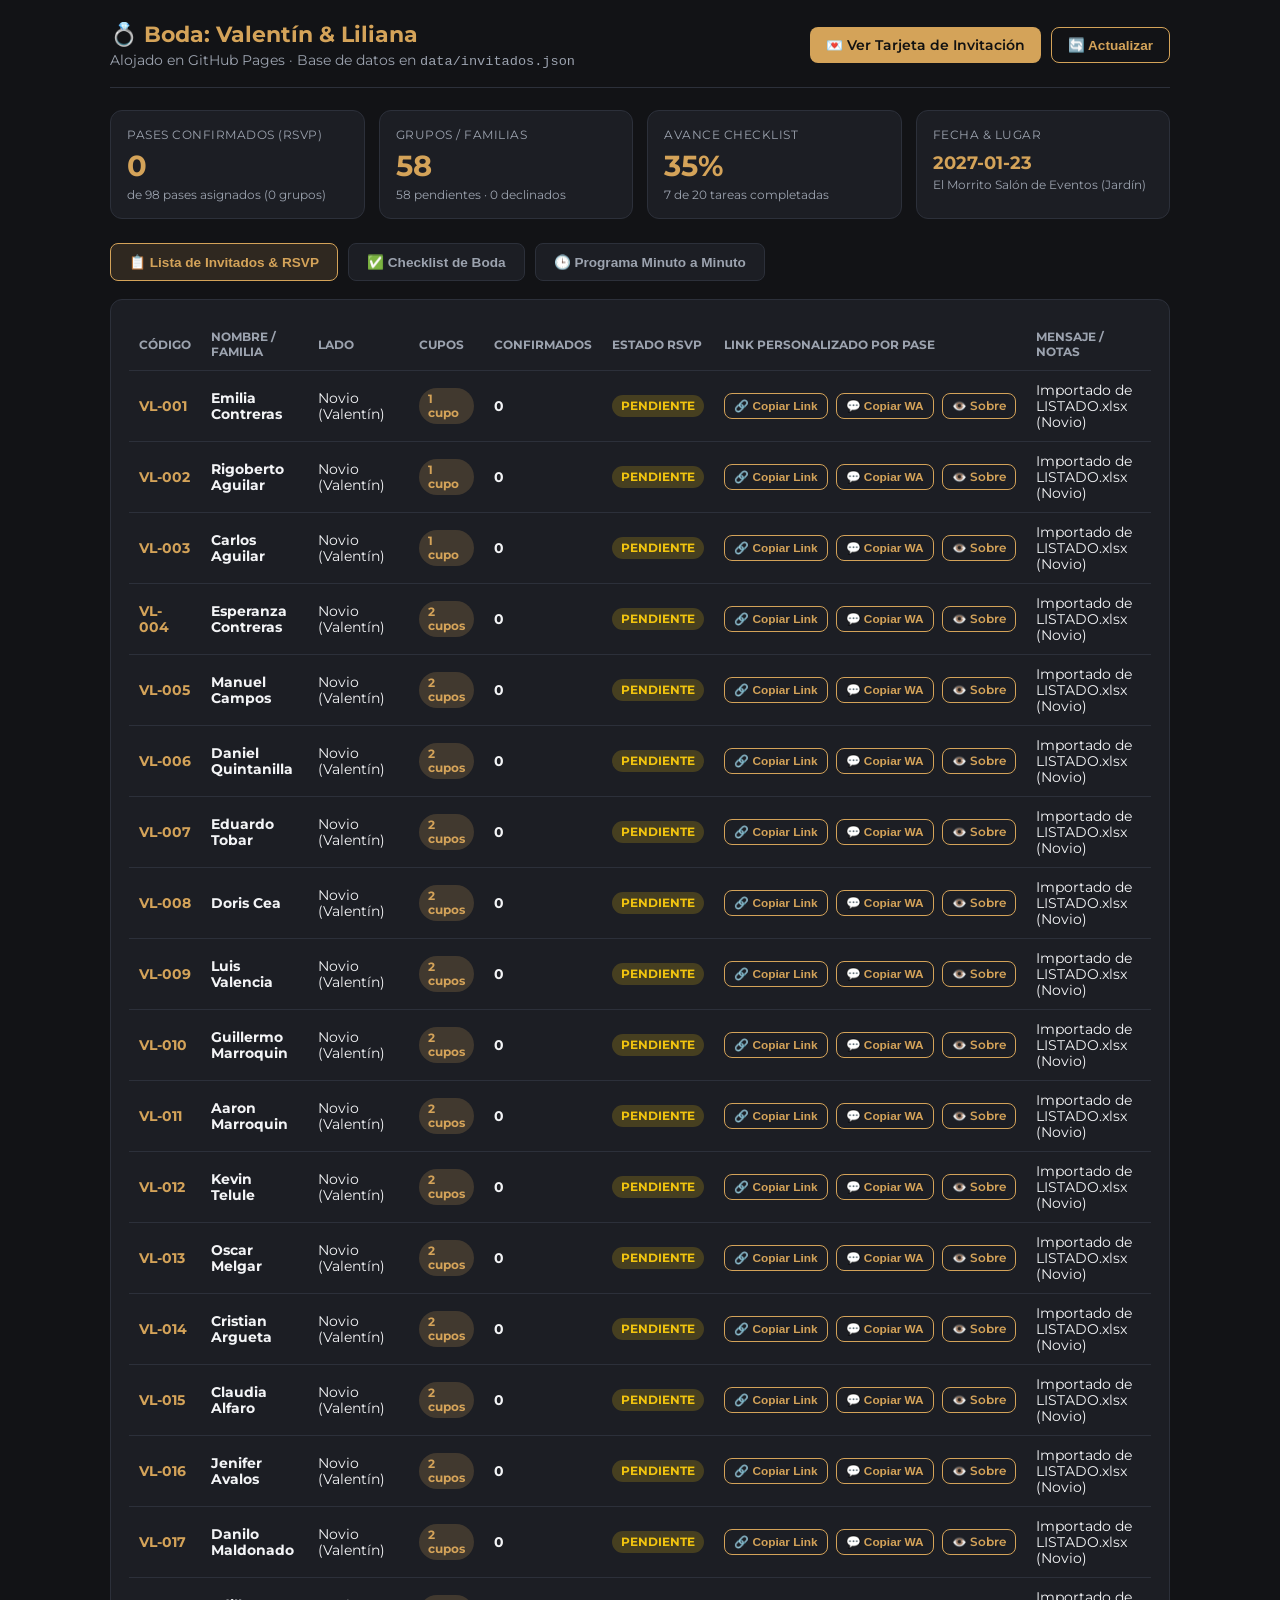
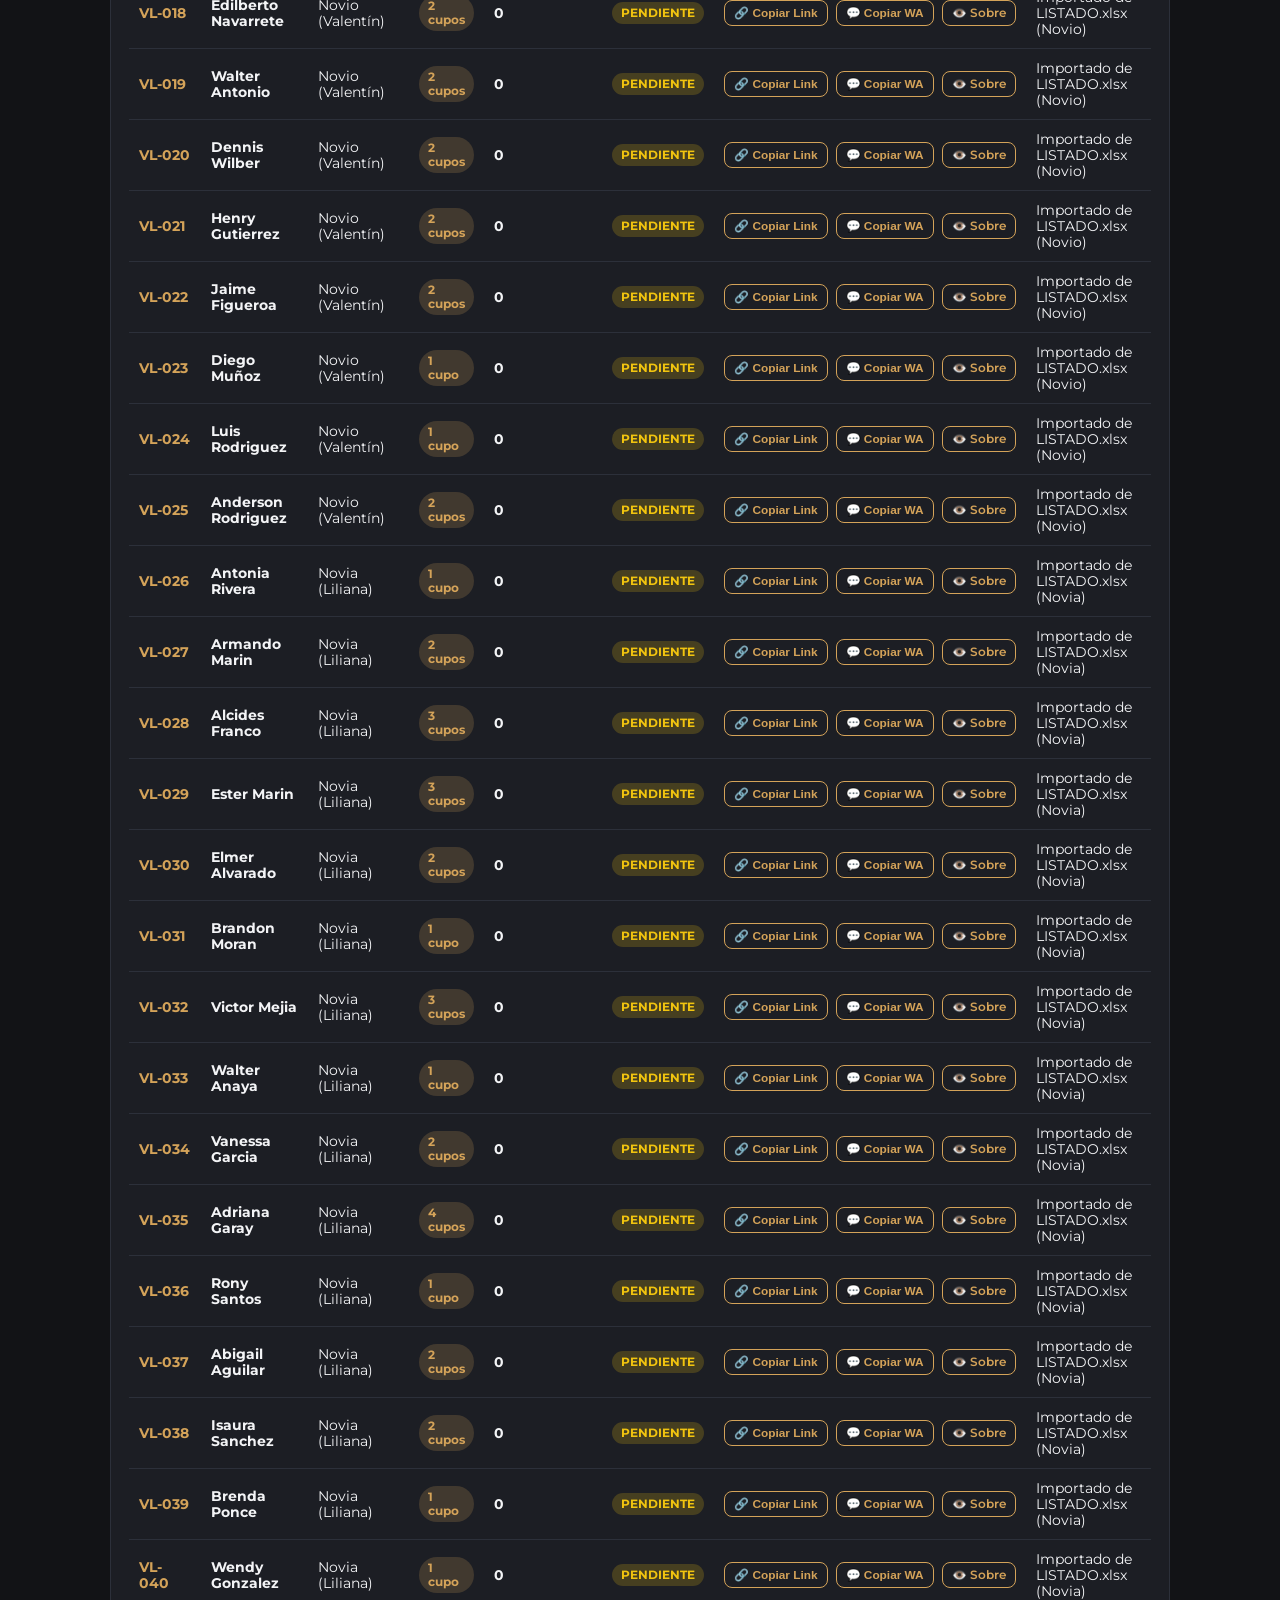
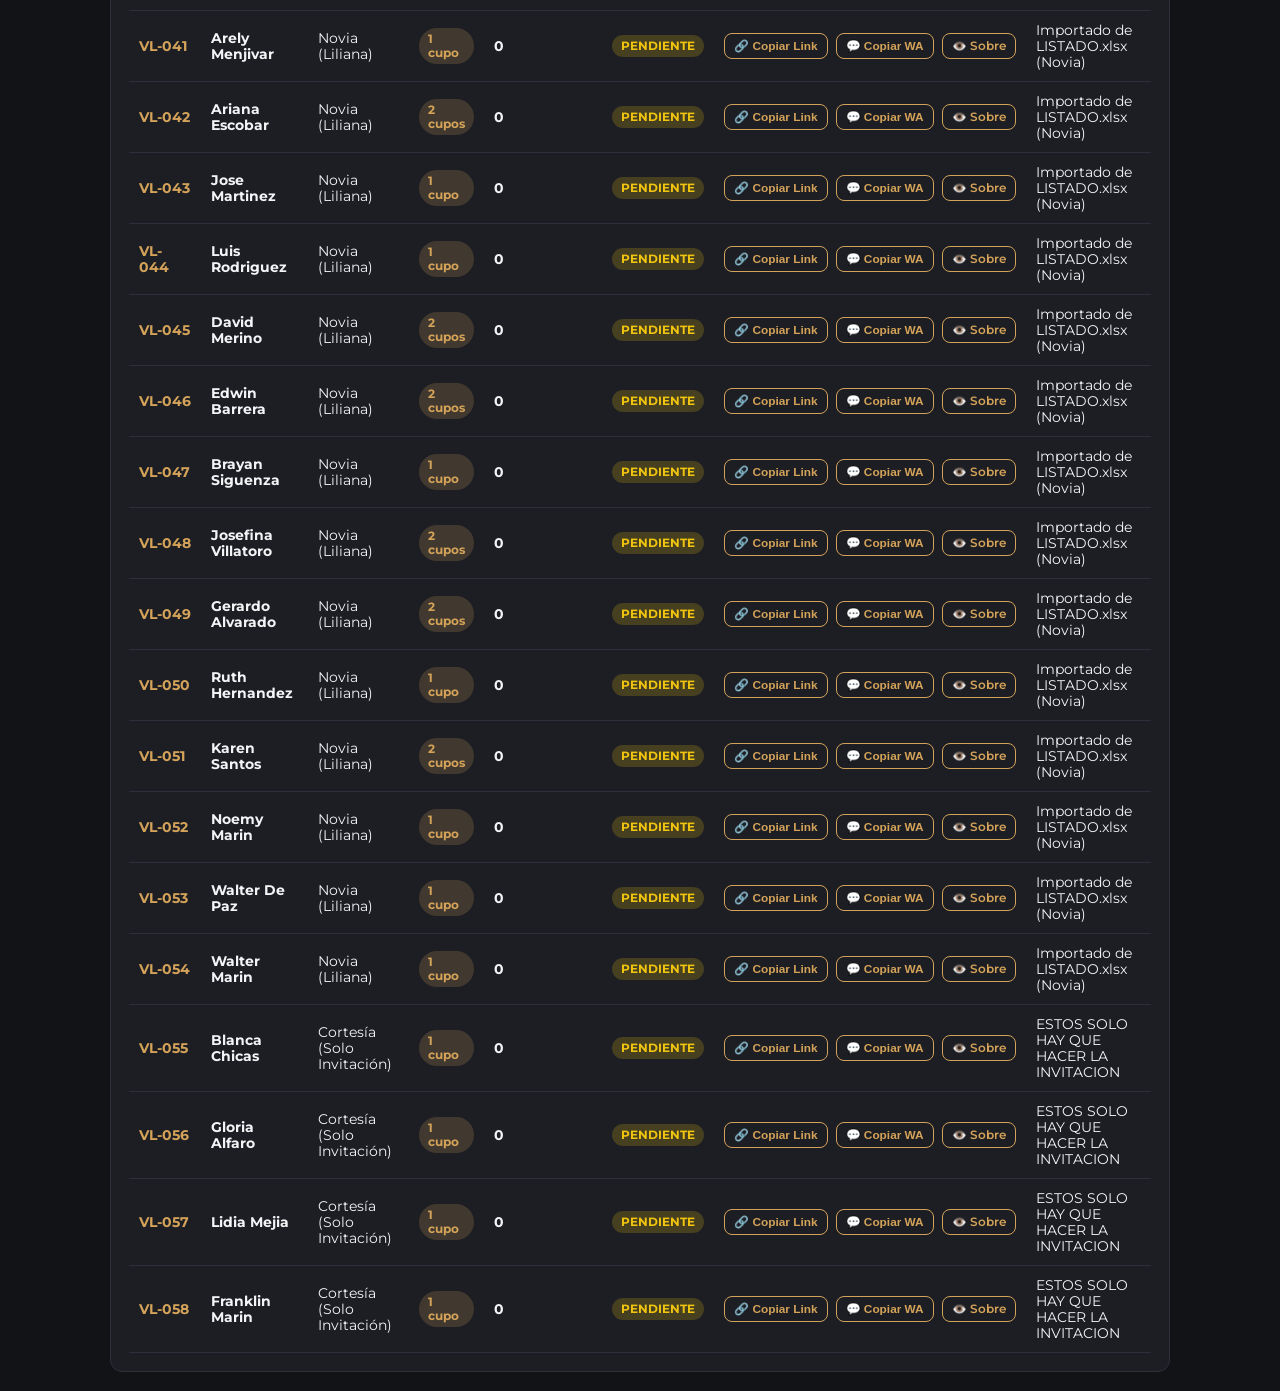
==== panel.html @ 4618f2de "Sincronizacion inicial desde agente Wedding Planner (shadow-svc)" ====
<!DOCTYPE html>
<html lang="es">
<head>
  <meta charset="UTF-8">
  <title>Wedding Planner & RSVP — Panel de Control</title>
  <meta name="viewport" content="width=device-width, initial-scale=1.0">
  <link href="https://fonts.googleapis.com/css2?family=Montserrat:wght@400;500;600;700&display=swap" rel="stylesheet">
  <style>
    :root {
      --bg: #121316;
      --card: #1c1e24;
      --border: #2c303a;
      --accent: #d4a359;
      --accent-soft: rgba(212, 163, 89, 0.15);
      --green: #2ecc71;
      --yellow: #f1c40f;
      --red: #e74c3c;
      --text: #f3f4f6;
      --muted: #9ca3af;
    }
    * { box-sizing: border-box; margin: 0; padding: 0; }
    body {
      font-family: 'Montserrat', sans-serif;
      background: var(--bg);
      color: var(--text);
      padding: 20px;
      max-width: 1100px;
      margin: 0 auto;
    }
    header {
      display: flex;
      flex-wrap: wrap;
      justify-content: space-between;
      align-items: center;
      gap: 15px;
      padding-bottom: 18px;
      border-bottom: 1px solid var(--border);
      margin-bottom: 22px;
    }
    h1 { font-size: 1.4rem; color: var(--accent); }
    .sub { font-size: 0.85rem; color: var(--muted); margin-top: 4px; }
    .btn {
      background: var(--accent);
      color: #111;
      font-weight: 600;
      padding: 9px 16px;
      border-radius: 8px;
      text-decoration: none;
      border: none;
      cursor: pointer;
      font-size: 0.85rem;
      display: inline-flex;
      align-items: center;
      gap: 6px;
    }
    .btn-outline {
      background: transparent;
      color: var(--accent);
      border: 1px solid var(--accent);
    }
    .kpis {
      display: grid;
      grid-template-columns: repeat(auto-fit, minmax(200px, 1fr));
      gap: 14px;
      margin-bottom: 24px;
    }
    .kpi {
      background: var(--card);
      border: 1px solid var(--border);
      border-radius: 12px;
      padding: 16px;
    }
    .kpi .label { font-size: 0.78rem; color: var(--muted); text-transform: uppercase; letter-spacing: 0.5px; }
    .kpi .val { font-size: 1.8rem; font-weight: 700; margin-top: 6px; color: var(--accent); }
    .kpi .meta { font-size: 0.78rem; color: var(--muted); margin-top: 4px; }

    .tabs {
      display: flex;
      gap: 10px;
      margin-bottom: 18px;
      flex-wrap: wrap;
    }
    .tab {
      background: var(--card);
      color: var(--muted);
      border: 1px solid var(--border);
      padding: 10px 18px;
      border-radius: 8px;
      cursor: pointer;
      font-weight: 600;
      font-size: 0.85rem;
    }
    .tab.active {
      background: var(--accent-soft);
      color: var(--accent);
      border-color: var(--accent);
    }
    .section { display: none; background: var(--card); border: 1px solid var(--border); border-radius: 12px; padding: 18px; }
    .section.active { display: block; }
    table { width: 100%; border-collapse: collapse; font-size: 0.85rem; }
    th, td { text-align: left; padding: 11px 10px; border-bottom: 1px solid var(--border); }
    th { color: var(--muted); font-size: 0.75rem; text-transform: uppercase; }
    .badge {
      padding: 4px 9px;
      border-radius: 20px;
      font-size: 0.72rem;
      font-weight: 700;
      display: inline-block;
    }
    .b-CONFIRMADO, .b-COMPLETADO { background: rgba(46, 204, 113, 0.2); color: var(--green); }
    .b-PENDIENTE, .b-INVITADO, .b-EN_PROCESO { background: rgba(241, 196, 15, 0.2); color: var(--yellow); }
    .b-DECLINADO { background: rgba(231, 76, 60, 0.2); color: var(--red); }
  </style>
</head>
<body>
  <header>
    <div>
      <h1 id="title-novios">💍 Wedding Planner — Panel de Control</h1>
      <div class="sub" id="subtitle-info">Alojado en GitHub Pages · Base de datos en <code>data/invitados.json</code></div>
    </div>
    <div style="display:flex; gap:10px;">
      <a href="./" target="_blank" class="btn">💌 Ver Tarjeta de Invitación</a>
      <button class="btn btn-outline" onclick="loadData()">🔄 Actualizar</button>
    </div>
  </header>

  <div class="kpis">
    <div class="kpi">
      <div class="label">Pases Confirmados (RSVP)</div>
      <div class="val" id="kpi-confirmados">0</div>
      <div class="meta" id="kpi-confirmados-meta">de 0 pases asignados</div>
    </div>
    <div class="kpi">
      <div class="label">Grupos / Familias</div>
      <div class="val" id="kpi-grupos">0</div>
      <div class="meta" id="kpi-grupos-meta">0 pendientes · 0 declinados</div>
    </div>
    <div class="kpi">
      <div class="label">Avance Checklist</div>
      <div class="val" id="kpi-chk">0%</div>
      <div class="meta" id="kpi-chk-meta">0 de 0 tareas listas</div>
    </div>
    <div class="kpi">
      <div class="label">Fecha & Lugar</div>
      <div class="val" style="font-size:1.1rem; margin-top:10px;" id="kpi-fecha">Por confirmar</div>
      <div class="meta" id="kpi-lugar">Por confirmar</div>
    </div>
  </div>

  <div class="tabs">
    <button class="tab active" onclick="openTab('invitados', this)">📋 Lista de Invitados & RSVP</button>
    <button class="tab" onclick="openTab('checklist', this)">✅ Checklist de Boda</button>
    <button class="tab" onclick="openTab('programa', this)">🕒 Programa Minuto a Minuto</button>
  </div>

  <div id="tab-invitados" class="section active">
    <div style="overflow-x:auto;">
      <table>
        <thead>
          <tr>
            <th>Código</th>
            <th>Nombre / Familia</th>
            <th>Lado</th>
            <th>Cupos</th>
            <th>Confirmados</th>
            <th>Estado RSVP</th>
            <th>Link Personalizado por Pase</th>
            <th>Mensaje / Notas</th>
          </tr>
        </thead>
        <tbody id="tbody-invitados"></tbody>
      </table>
    </div>
  </div>

  <div id="tab-checklist" class="section">
    <div style="overflow-x:auto;">
      <table>
        <thead>
          <tr>
            <th>ID</th>
            <th>Fase</th>
            <th>Tarea</th>
            <th>Prioridad</th>
            <th>Estado</th>
            <th>Notas</th>
          </tr>
        </thead>
        <tbody id="tbody-checklist"></tbody>
      </table>
    </div>
  </div>

  <div id="tab-programa" class="section">
    <div style="overflow-x:auto;">
      <table>
        <thead>
          <tr>
            <th>ID</th>
            <th>Hora</th>
            <th>Actividad</th>
            <th>Responsable</th>
            <th>Notas</th>
          </tr>
        </thead>
        <tbody id="tbody-programa"></tbody>
      </table>
    </div>
  </div>

  <script>
    function openTab(name, btn) {
      document.querySelectorAll('.section').forEach(s => s.classList.remove('active'));
      document.querySelectorAll('.tab').forEach(t => t.classList.remove('active'));
      document.getElementById('tab-' + name).classList.add('active');
      btn.classList.add('active');
    }

    async function loadData() {
      try {
        const [cfgRes, chkRes, prgRes, invRes] = await Promise.all([
          fetch('data/boda_config.json?t=' + Date.now()).then(r => r.json()),
          fetch('data/checklist.json?t=' + Date.now()).then(r => r.json()),
          fetch('data/programa_evento.json?t=' + Date.now()).then(r => r.json()),
          fetch('data/invitados.json?t=' + Date.now()).then(r => r.json())
        ]);

        document.getElementById('title-novios').textContent = `💍 Boda: ${cfgRes.novio || 'Valentín'} & ${cfgRes.novia || 'Por confirmar'}`;
        document.getElementById('kpi-fecha').textContent = cfgRes.fecha_boda || 'Por confirmar';
        document.getElementById('kpi-lugar').textContent = cfgRes.lugar_nombre || 'Por confirmar';

        const invitados = invRes.invitados || [];
        let asig = 0, conf = 0, gConf = 0, gPend = 0, gDecl = 0;
        invitados.forEach(g => {
          asig += Number(g.pases_asignados || 1);
          if (g.estado === 'CONFIRMADO') {
            gConf++;
            conf += Number(g.pases_confirmados || g.pases_asignados || 1);
          } else if (g.estado === 'DECLINADO') {
            gDecl++;
          } else {
            gPend++;
          }
        });

        document.getElementById('kpi-confirmados').textContent = conf;
        document.getElementById('kpi-confirmados-meta').textContent = `de ${asig} pases asignados (${gConf} grupos)`;
        document.getElementById('kpi-grupos').textContent = invitados.length;
        document.getElementById('kpi-grupos-meta').textContent = `${gPend} pendientes · ${gDecl} declinados`;

        const chkDone = chkRes.filter(c => c.estado === 'COMPLETADO').length;
        const pct = chkRes.length ? Math.round((chkDone / chkRes.length) * 100) : 0;
        document.getElementById('kpi-chk').textContent = pct + '%';
        document.getElementById('kpi-chk-meta').textContent = `${chkDone} de ${chkRes.length} tareas completadas`;

        const tbInv = document.getElementById('tbody-invitados');
        tbInv.innerHTML = invitados.length === 0
          ? '<tr><td colspan="8" style="text-align:center;color:#9ca3af;padding:24px;">Aún no hay invitados cargados. Valentín puede enviarlos por WhatsApp a Shadow.</td></tr>'
          : invitados.map(g => {
              const code = g.codigo || g.id;
              const cupos = g.pases_asignados || 1;
              const ghLink = `https://valentinaguilar387-cmyk.github.io/wedding/?pase=${code}`;
              const safeName = (g.nombre || '').replace(/'/g, "\\'");
              return `
                <tr>
                  <td><strong style="color:var(--accent);">${code}</strong></td>
                  <td><strong>${g.nombre}</strong></td>
                  <td>${g.lado || '-'}</td>
                  <td><span class="badge" style="background:rgba(212,163,89,0.2);color:var(--accent);">${cupos} ${cupos === 1 ? 'cupo' : 'cupos'}</span></td>
                  <td><strong>${g.pases_confirmados || 0}</strong></td>
                  <td><span class="badge b-${g.estado}">${g.estado}</span></td>
                  <td style="white-space:nowrap;">
                    <button class="btn btn-outline" style="padding:5px 9px;font-size:0.74rem;" onclick="copyLink('${ghLink}', this)">🔗 Copiar Link</button>
                    <button class="btn btn-outline" style="padding:5px 9px;font-size:0.74rem;margin-left:4px;" onclick="copyWaMsg('${safeName}', ${cupos}, '${ghLink}', this)">💬 Copiar WA</button>
                    <a href="./?pase=${code}" target="_blank" class="btn btn-outline" style="padding:5px 9px;font-size:0.74rem;margin-left:4px;">👁️ Sobre</a>
                  </td>
                  <td>${g.mensaje || g.notas || ''}</td>
                </tr>
              `;
            }).join('');

        document.getElementById('tbody-checklist').innerHTML = chkRes.map(c => `
          <tr>
            <td><strong>${c.id}</strong></td>
            <td>${c.fase}</td>
            <td>${c.tarea}</td>
            <td>${c.prioridad || 'MEDIA'}</td>
            <td><span class="badge b-${c.estado}">${c.estado}</span></td>
            <td>${c.notas || ''}</td>
          </tr>
        `).join('');

        document.getElementById('tbody-programa').innerHTML = prgRes.map(p => `
          <tr>
            <td><strong>${p.id}</strong></td>
            <td><strong>${p.hora}</strong></td>
            <td>${p.actividad}</td>
            <td>${p.responsable || ''}</td>
            <td>${p.notas || ''}</td>
          </tr>
        `).join('');
      } catch (e) {
        console.error(e);
      }
    }
    function copyLink(url, btn) {
      navigator.clipboard.writeText(url).then(() => {
        const old = btn.textContent;
        btn.textContent = '✅ ¡Copiado!';
        setTimeout(() => btn.textContent = old, 1800);
      });
    }

    function copyWaMsg(nombre, cupos, url, btn) {
      const msg = `¡Hola *${nombre}*! 💍✨\n\nCon mucha alegría queremos compartirte nuestra invitación de boda (*Liliana & Valentín* — Sábado 23 de Enero de 2027).\n\n🎟️ *Pase reservado por:* ${cupos} ${cupos === 1 ? 'cupo' : 'cupos'}\n💌 *Abre tu invitación personalizada aquí:*\n${url}\n\nPor favor confirma tu asistencia dentro de la invitación antes del 25 de Diciembre de 2026. ¡Esperamos celebrar contigo!`;
      navigator.clipboard.writeText(msg).then(() => {
        const old = btn.textContent;
        btn.textContent = '✅ ¡Mensaje Copiado!';
        setTimeout(() => btn.textContent = old, 1800);
      });
    }

    loadData();
  </script>
</body>
</html>
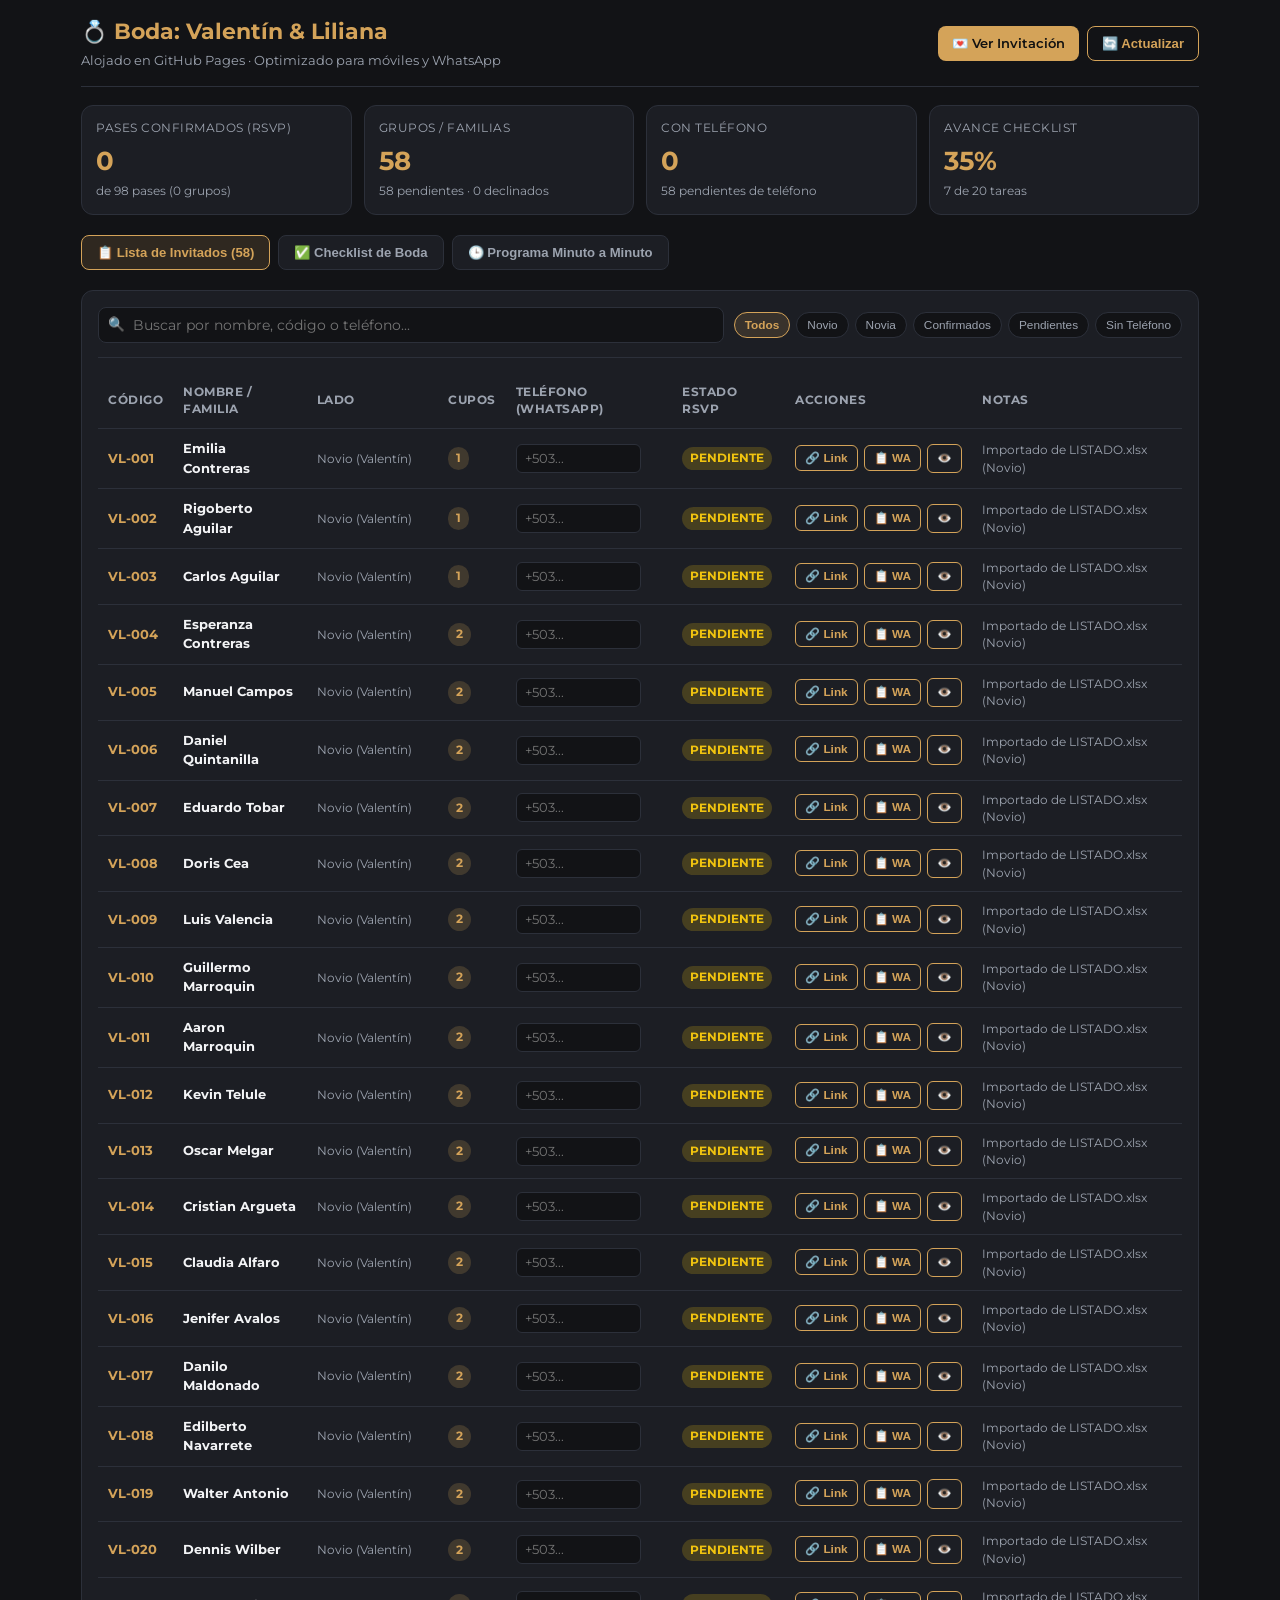
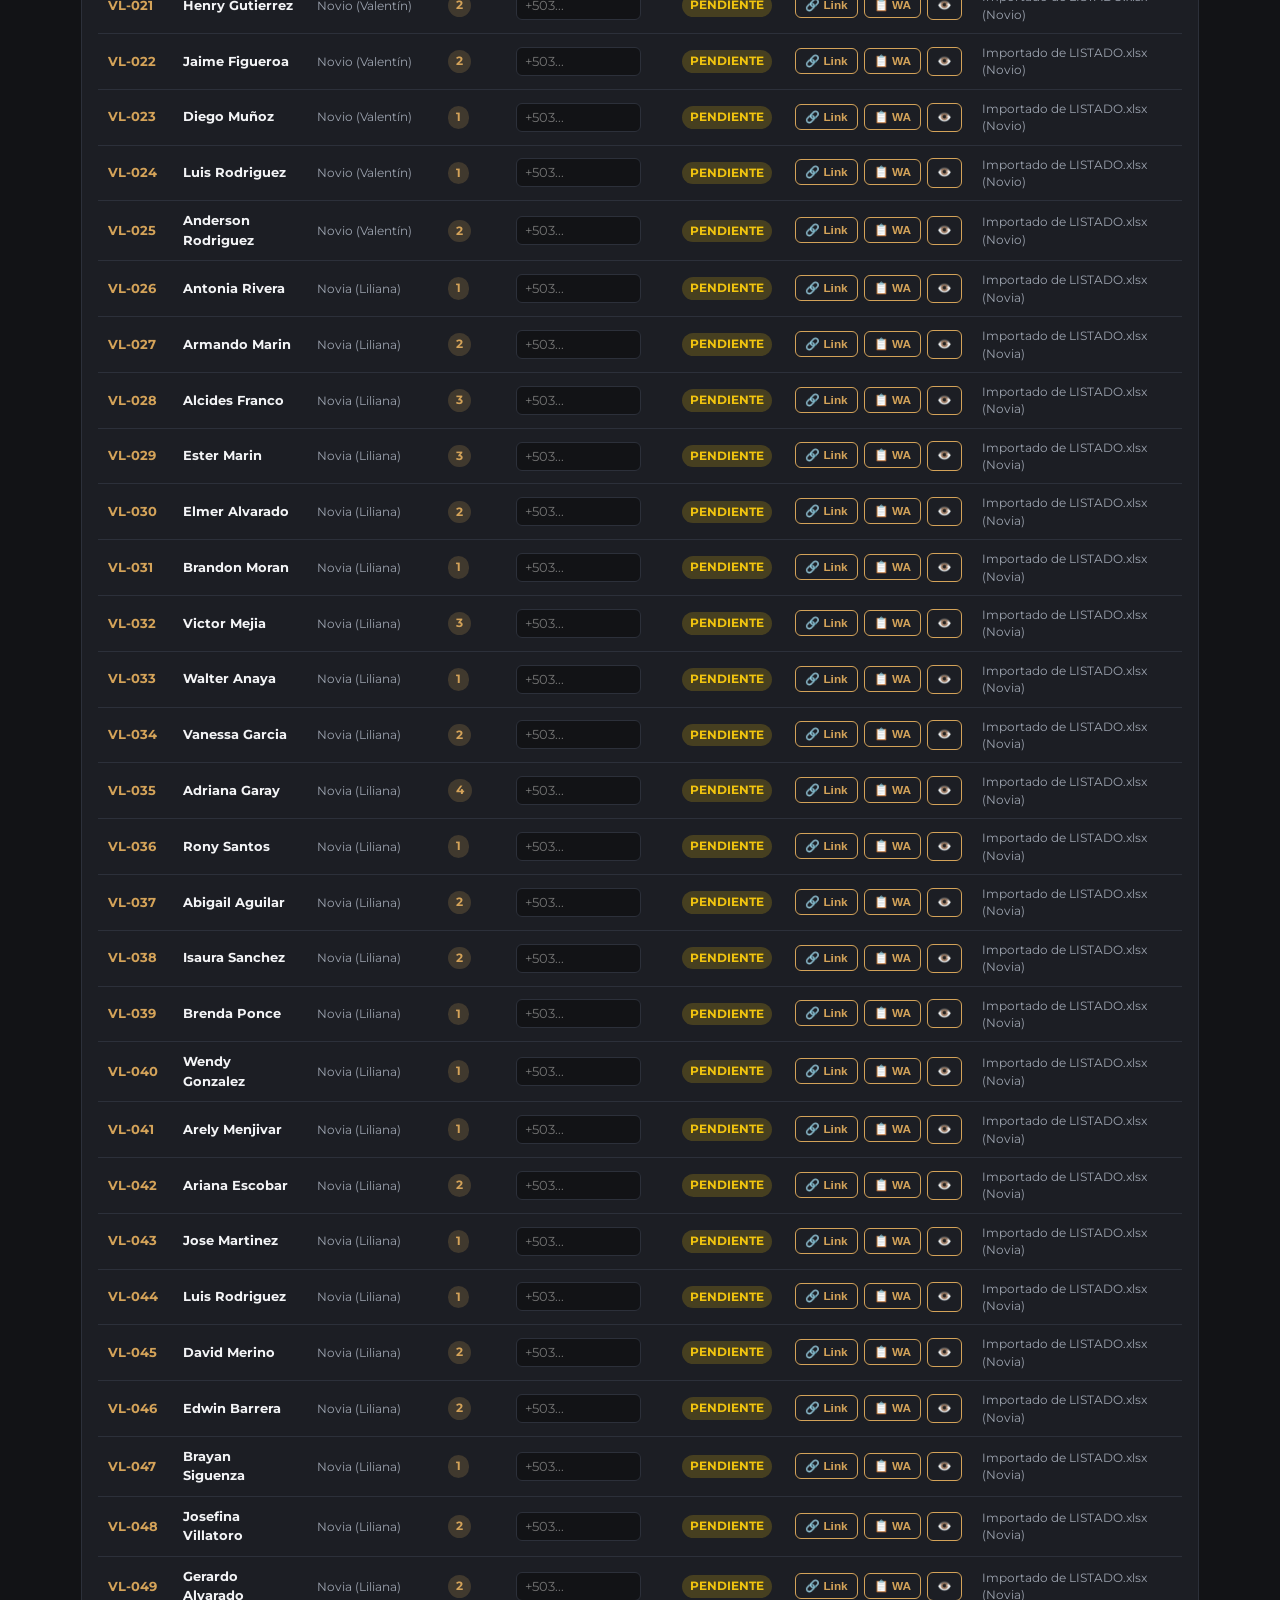
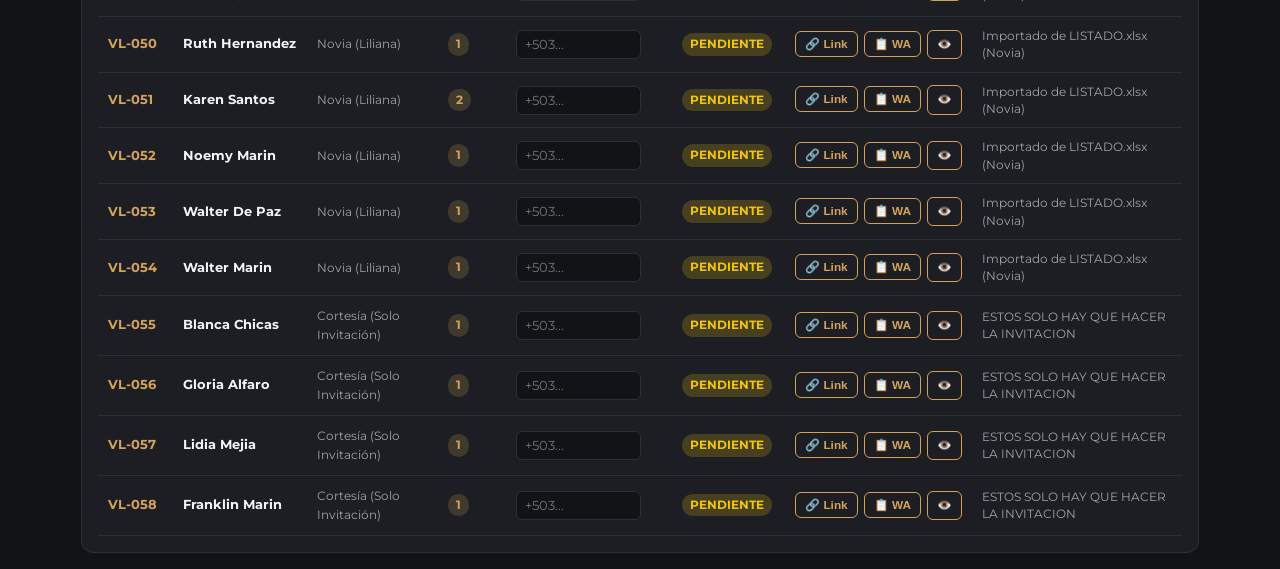
==== commit 8e1e8f74: "Publicacion de cambios en GitHub Pages" ====
--- a/panel.html
+++ b/panel.html
@@ -3,16 +3,18 @@
 <head>
   <meta charset="UTF-8">
   <title>Wedding Planner & RSVP — Panel de Control</title>
-  <meta name="viewport" content="width=device-width, initial-scale=1.0">
+  <meta name="viewport" content="width=device-width, initial-scale=1.0, maximum-scale=1.0, user-scalable=no">
   <link href="https://fonts.googleapis.com/css2?family=Montserrat:wght@400;500;600;700&display=swap" rel="stylesheet">
   <style>
     :root {
       --bg: #121316;
       --card: #1c1e24;
+      --card-hover: #232730;
       --border: #2c303a;
       --accent: #d4a359;
       --accent-soft: rgba(212, 163, 89, 0.15);
       --green: #2ecc71;
+      --green-soft: rgba(46, 204, 113, 0.18);
       --yellow: #f1c40f;
       --red: #e74c3c;
       --text: #f3f4f6;
@@ -23,103 +25,271 @@
       font-family: 'Montserrat', sans-serif;
       background: var(--bg);
       color: var(--text);
-      padding: 20px;
-      max-width: 1100px;
+      padding: 16px;
+      max-width: 1150px;
       margin: 0 auto;
+      line-height: 1.45;
     }
     header {
       display: flex;
       flex-wrap: wrap;
       justify-content: space-between;
       align-items: center;
-      gap: 15px;
-      padding-bottom: 18px;
+      gap: 14px;
+      padding-bottom: 16px;
       border-bottom: 1px solid var(--border);
-      margin-bottom: 22px;
-    }
-    h1 { font-size: 1.4rem; color: var(--accent); }
-    .sub { font-size: 0.85rem; color: var(--muted); margin-top: 4px; }
+      margin-bottom: 18px;
+    }
+    h1 { font-size: 1.35rem; color: var(--accent); }
+    .sub { font-size: 0.82rem; color: var(--muted); margin-top: 4px; }
     .btn {
       background: var(--accent);
       color: #111;
       font-weight: 600;
-      padding: 9px 16px;
+      padding: 8px 14px;
       border-radius: 8px;
       text-decoration: none;
       border: none;
       cursor: pointer;
-      font-size: 0.85rem;
+      font-size: 0.82rem;
       display: inline-flex;
       align-items: center;
+      justify-content: center;
       gap: 6px;
-    }
+      transition: all 0.2s ease;
+    }
+    .btn:active { transform: scale(0.97); }
     .btn-outline {
       background: transparent;
       color: var(--accent);
       border: 1px solid var(--accent);
     }
+    .btn-green {
+      background: var(--green);
+      color: #0b1a0e;
+      font-weight: 700;
+    }
+    .btn-sm {
+      padding: 5px 9px;
+      font-size: 0.74rem;
+      border-radius: 6px;
+    }
     .kpis {
       display: grid;
-      grid-template-columns: repeat(auto-fit, minmax(200px, 1fr));
-      gap: 14px;
-      margin-bottom: 24px;
+      grid-template-columns: repeat(auto-fit, minmax(160px, 1fr));
+      gap: 12px;
+      margin-bottom: 20px;
     }
     .kpi {
       background: var(--card);
       border: 1px solid var(--border);
       border-radius: 12px;
-      padding: 16px;
-    }
-    .kpi .label { font-size: 0.78rem; color: var(--muted); text-transform: uppercase; letter-spacing: 0.5px; }
-    .kpi .val { font-size: 1.8rem; font-weight: 700; margin-top: 6px; color: var(--accent); }
-    .kpi .meta { font-size: 0.78rem; color: var(--muted); margin-top: 4px; }
+      padding: 14px;
+    }
+    .kpi .label { font-size: 0.74rem; color: var(--muted); text-transform: uppercase; letter-spacing: 0.5px; }
+    .kpi .val { font-size: 1.6rem; font-weight: 700; margin-top: 4px; color: var(--accent); }
+    .kpi .meta { font-size: 0.74rem; color: var(--muted); margin-top: 4px; }
 
     .tabs {
       display: flex;
-      gap: 10px;
-      margin-bottom: 18px;
-      flex-wrap: wrap;
+      gap: 8px;
+      margin-bottom: 16px;
+      overflow-x: auto;
+      padding-bottom: 4px;
+      -webkit-overflow-scrolling: touch;
     }
     .tab {
       background: var(--card);
       color: var(--muted);
       border: 1px solid var(--border);
-      padding: 10px 18px;
+      padding: 9px 15px;
       border-radius: 8px;
       cursor: pointer;
       font-weight: 600;
-      font-size: 0.85rem;
+      font-size: 0.82rem;
+      white-space: nowrap;
+      flex-shrink: 0;
     }
     .tab.active {
       background: var(--accent-soft);
       color: var(--accent);
       border-color: var(--accent);
     }
-    .section { display: none; background: var(--card); border: 1px solid var(--border); border-radius: 12px; padding: 18px; }
+    .section { display: none; background: var(--card); border: 1px solid var(--border); border-radius: 12px; padding: 16px; }
     .section.active { display: block; }
-    table { width: 100%; border-collapse: collapse; font-size: 0.85rem; }
-    th, td { text-align: left; padding: 11px 10px; border-bottom: 1px solid var(--border); }
-    th { color: var(--muted); font-size: 0.75rem; text-transform: uppercase; }
+
+    /* Barra de filtros y búsqueda */
+    .controls-bar {
+      display: flex;
+      flex-wrap: wrap;
+      gap: 10px;
+      align-items: center;
+      justify-content: space-between;
+      margin-bottom: 16px;
+      padding-bottom: 14px;
+      border-bottom: 1px solid var(--border);
+    }
+    .search-box {
+      flex: 1 1 240px;
+      position: relative;
+    }
+    .search-input {
+      width: 100%;
+      background: #121316;
+      border: 1px solid var(--border);
+      color: var(--text);
+      padding: 9px 12px 9px 34px;
+      border-radius: 8px;
+      font-size: 0.85rem;
+      font-family: inherit;
+      outline: none;
+    }
+    .search-input:focus { border-color: var(--accent); }
+    .search-icon {
+      position: absolute;
+      left: 10px;
+      top: 50%;
+      transform: translateY(-50%);
+      font-size: 0.85rem;
+      color: var(--muted);
+    }
+    .filter-pills {
+      display: flex;
+      gap: 6px;
+      flex-wrap: wrap;
+    }
+    .filter-pill {
+      background: #121316;
+      border: 1px solid var(--border);
+      color: var(--muted);
+      padding: 5px 10px;
+      border-radius: 20px;
+      font-size: 0.74rem;
+      cursor: pointer;
+    }
+    .filter-pill.active {
+      background: var(--accent-soft);
+      border-color: var(--accent);
+      color: var(--accent);
+      font-weight: 600;
+    }
+
+    /* Guardar teléfonos y aviso */
+    .phone-sync-banner {
+      display: none;
+      background: rgba(212, 163, 89, 0.12);
+      border: 1px solid var(--accent);
+      border-radius: 10px;
+      padding: 10px 14px;
+      margin-bottom: 14px;
+      font-size: 0.82rem;
+      align-items: center;
+      justify-content: space-between;
+      gap: 10px;
+      flex-wrap: wrap;
+    }
+
+    /* Tabla clásica para escritorio */
+    .table-container { width: 100%; overflow-x: auto; }
+    table { width: 100%; border-collapse: collapse; font-size: 0.84rem; }
+    th, td { text-align: left; padding: 10px 10px; border-bottom: 1px solid var(--border); }
+    th { color: var(--muted); font-size: 0.74rem; text-transform: uppercase; letter-spacing: 0.5px; }
+
+    /* Input de teléfono */
+    .phone-input {
+      background: #121316;
+      border: 1px solid var(--border);
+      color: var(--text);
+      padding: 6px 8px;
+      border-radius: 6px;
+      font-size: 0.8rem;
+      width: 125px;
+      font-family: inherit;
+    }
+    .phone-input:focus { border-color: var(--accent); outline: none; }
+
     .badge {
-      padding: 4px 9px;
-      border-radius: 20px;
+      padding: 3px 8px;
+      border-radius: 16px;
       font-size: 0.72rem;
       font-weight: 700;
       display: inline-block;
+      white-space: nowrap;
     }
     .b-CONFIRMADO, .b-COMPLETADO { background: rgba(46, 204, 113, 0.2); color: var(--green); }
     .b-PENDIENTE, .b-INVITADO, .b-EN_PROCESO { background: rgba(241, 196, 15, 0.2); color: var(--yellow); }
     .b-DECLINADO { background: rgba(231, 76, 60, 0.2); color: var(--red); }
+
+    /* TARJETAS MÓVILES */
+    .mobile-cards { display: none; flex-direction: column; gap: 12px; }
+    .guest-card {
+      background: #17191f;
+      border: 1px solid var(--border);
+      border-radius: 10px;
+      padding: 13px;
+      display: flex;
+      flex-direction: column;
+      gap: 9px;
+      transition: border-color 0.2s;
+    }
+    .guest-card:hover { border-color: #3f4553; }
+    .card-top {
+      display: flex;
+      justify-content: space-between;
+      align-items: flex-start;
+      gap: 10px;
+    }
+    .card-name { font-size: 0.95rem; font-weight: 700; color: #fff; }
+    .card-meta { font-size: 0.75rem; color: var(--muted); margin-top: 2px; }
+    .card-badges { display: flex; gap: 5px; flex-wrap: wrap; }
+    .card-phone-row {
+      display: flex;
+      align-items: center;
+      gap: 8px;
+      background: #111216;
+      padding: 7px 10px;
+      border-radius: 8px;
+      border: 1px solid rgba(255,255,255,0.05);
+    }
+    .card-phone-row label { font-size: 0.75rem; color: var(--muted); flex-shrink: 0; }
+    .card-phone-input {
+      flex: 1;
+      background: transparent;
+      border: none;
+      color: #fff;
+      font-size: 0.85rem;
+      outline: none;
+      font-family: inherit;
+    }
+    .card-phone-input::placeholder { color: #555c68; }
+    .card-actions {
+      display: flex;
+      gap: 6px;
+      flex-wrap: wrap;
+      margin-top: 2px;
+    }
+    .card-actions .btn { flex: 1 1 auto; text-align: center; }
+
+    /* RESPONSIVE BREAKPOINT PARA CELULARES */
+    @media (max-width: 768px) {
+      body { padding: 12px; }
+      header { flex-direction: column; align-items: stretch; text-align: center; }
+      header div:last-child { justify-content: center; }
+      .kpis { grid-template-columns: 1fr 1fr; }
+      .table-container { display: none; }
+      .mobile-cards { display: flex; }
+      .section { padding: 12px; }
+    }
   </style>
 </head>
 <body>
   <header>
     <div>
       <h1 id="title-novios">💍 Wedding Planner — Panel de Control</h1>
-      <div class="sub" id="subtitle-info">Alojado en GitHub Pages · Base de datos en <code>data/invitados.json</code></div>
-    </div>
-    <div style="display:flex; gap:10px;">
-      <a href="./" target="_blank" class="btn">💌 Ver Tarjeta de Invitación</a>
+      <div class="sub" id="subtitle-info">Alojado en GitHub Pages · Optimizado para móviles y WhatsApp</div>
+    </div>
+    <div style="display:flex; gap:8px; flex-wrap:wrap;">
+      <a href="./" target="_blank" class="btn">💌 Ver Invitación</a>
       <button class="btn btn-outline" onclick="loadData()">🔄 Actualizar</button>
     </div>
   </header>
@@ -136,25 +306,57 @@
       <div class="meta" id="kpi-grupos-meta">0 pendientes · 0 declinados</div>
     </div>
     <div class="kpi">
+      <div class="label">Con Teléfono</div>
+      <div class="val" id="kpi-tel">0</div>
+      <div class="meta" id="kpi-tel-meta">0 por contactar</div>
+    </div>
+    <div class="kpi">
       <div class="label">Avance Checklist</div>
       <div class="val" id="kpi-chk">0%</div>
       <div class="meta" id="kpi-chk-meta">0 de 0 tareas listas</div>
     </div>
-    <div class="kpi">
-      <div class="label">Fecha & Lugar</div>
-      <div class="val" style="font-size:1.1rem; margin-top:10px;" id="kpi-fecha">Por confirmar</div>
-      <div class="meta" id="kpi-lugar">Por confirmar</div>
-    </div>
   </div>
 
   <div class="tabs">
-    <button class="tab active" onclick="openTab('invitados', this)">📋 Lista de Invitados & RSVP</button>
+    <button class="tab active" onclick="openTab('invitados', this)">📋 Lista de Invitados (<span id="tab-count-inv">0</span>)</button>
     <button class="tab" onclick="openTab('checklist', this)">✅ Checklist de Boda</button>
     <button class="tab" onclick="openTab('programa', this)">🕒 Programa Minuto a Minuto</button>
   </div>
 
+  <!-- TAB INVITADOS -->
   <div id="tab-invitados" class="section active">
-    <div style="overflow-x:auto;">
+    <!-- Barra de búsqueda y filtros -->
+    <div class="controls-bar">
+      <div class="search-box">
+        <span class="search-icon">🔍</span>
+        <input type="text" id="search-input" class="search-input" placeholder="Buscar por nombre, código o teléfono..." oninput="filterGuests()">
+      </div>
+      <div class="filter-pills">
+        <button class="filter-pill active" data-filter="TODOS" onclick="setFilter('TODOS', this)">Todos</button>
+        <button class="filter-pill" data-filter="NOVIO" onclick="setFilter('NOVIO', this)">Novio</button>
+        <button class="filter-pill" data-filter="NOVIA" onclick="setFilter('NOVIA', this)">Novia</button>
+        <button class="filter-pill" data-filter="CONFIRMADO" onclick="setFilter('CONFIRMADO', this)">Confirmados</button>
+        <button class="filter-pill" data-filter="PENDIENTE" onclick="setFilter('PENDIENTE', this)">Pendientes</button>
+        <button class="filter-pill" data-filter="SIN_TEL" onclick="setFilter('SIN_TEL', this)">Sin Teléfono</button>
+      </div>
+    </div>
+
+    <!-- Banner de sincronización de teléfonos editados -->
+    <div id="phone-sync-banner" class="phone-sync-banner">
+      <div>
+        <strong>📱 Teléfonos modificados:</strong> <span id="sync-count">0</span> números guardados localmente en este dispositivo.
+      </div>
+      <div style="display:flex; gap:6px;">
+        <button class="btn btn-sm btn-outline" onclick="copyUpdatedPhonesSummary(this)">📋 Copiar para el Agente</button>
+        <button class="btn btn-sm" onclick="exportUpdatedJson()">💾 Descargar JSON</button>
+      </div>
+    </div>
+
+    <!-- Vista de tarjetas móviles (pantallas pequeñas) -->
+    <div id="mobile-cards-list" class="mobile-cards"></div>
+
+    <!-- Vista de tabla clásica (pantallas medianas y de escritorio) -->
+    <div class="table-container">
       <table>
         <thead>
           <tr>
@@ -162,10 +364,10 @@
             <th>Nombre / Familia</th>
             <th>Lado</th>
             <th>Cupos</th>
-            <th>Confirmados</th>
+            <th>Teléfono (WhatsApp)</th>
             <th>Estado RSVP</th>
-            <th>Link Personalizado por Pase</th>
-            <th>Mensaje / Notas</th>
+            <th>Acciones</th>
+            <th>Notas</th>
           </tr>
         </thead>
         <tbody id="tbody-invitados"></tbody>
@@ -173,8 +375,9 @@
     </div>
   </div>
 
+  <!-- TAB CHECKLIST -->
   <div id="tab-checklist" class="section">
-    <div style="overflow-x:auto;">
+    <div class="table-container" style="display:block;">
       <table>
         <thead>
           <tr>
@@ -191,8 +394,9 @@
     </div>
   </div>
 
+  <!-- TAB PROGRAMA -->
   <div id="tab-programa" class="section">
-    <div style="overflow-x:auto;">
+    <div class="table-container" style="display:block;">
       <table>
         <thead>
           <tr>
@@ -209,11 +413,189 @@
   </div>
 
   <script>
+    let rawInvitados = [];
+    let currentFilter = 'TODOS';
+    const LOCAL_PHONES_KEY = 'wedding_saved_phones_v1';
+
+    function getLocalPhones() {
+      try {
+        return JSON.parse(localStorage.getItem(LOCAL_PHONES_KEY) || '{}');
+      } catch (e) {
+        return {};
+      }
+    }
+
+    function saveLocalPhone(code, phone) {
+      const phones = getLocalPhones();
+      const cleaned = phone.replace(/[^\d+]/g, '').trim();
+      if (!cleaned) {
+        delete phones[code];
+      } else {
+        phones[code] = cleaned;
+      }
+      localStorage.setItem(LOCAL_PHONES_KEY, JSON.stringify(phones));
+      updateSyncBanner();
+    }
+
+    function updateSyncBanner() {
+      const phones = getLocalPhones();
+      const count = Object.keys(phones).length;
+      const banner = document.getElementById('phone-sync-banner');
+      const counter = document.getElementById('sync-count');
+      if (count > 0) {
+        banner.style.display = 'flex';
+        counter.textContent = count;
+      } else {
+        banner.style.display = 'none';
+      }
+    }
+
     function openTab(name, btn) {
       document.querySelectorAll('.section').forEach(s => s.classList.remove('active'));
       document.querySelectorAll('.tab').forEach(t => t.classList.remove('active'));
       document.getElementById('tab-' + name).classList.add('active');
       btn.classList.add('active');
+    }
+
+    function setFilter(filter, btn) {
+      currentFilter = filter;
+      document.querySelectorAll('.filter-pill').forEach(p => p.classList.remove('active'));
+      btn.classList.add('active');
+      filterGuests();
+    }
+
+    function sanitizeWaPhone(raw) {
+      if (!raw) return '';
+      let num = String(raw).replace(/\D/g, '');
+      if (num.length === 8) {
+        num = '503' + num; // Formato El Salvador por defecto
+      }
+      return num;
+    }
+
+    function buildWaText(nombre, cupos, url) {
+      return `¡Hola *${nombre}*! 💍✨\n\nCon mucha alegría queremos compartirte nuestra invitación de boda (*Liliana & Valentín* — Sábado 23 de Enero de 2027).\n\n🎟️ *Pase reservado:* ${cupos} ${cupos === 1 ? 'cupo' : 'cupos'}\n💌 *Abre tu invitación personalizada aquí:*\n${url}\n\nPor favor confirma tu asistencia dentro de la invitación antes del 25 de Diciembre de 2026. ¡Esperamos celebrar contigo!`;
+    }
+
+    function directWhatsApp(phone, nombre, cupos, url) {
+      const waNumber = sanitizeWaPhone(phone);
+      if (!waNumber) {
+        alert('Por favor escribe primero el número de teléfono del invitado.');
+        return;
+      }
+      const text = encodeURIComponent(buildWaText(nombre, cupos, url));
+      window.open(`https://wa.me/${waNumber}?text=${text}`, '_blank');
+    }
+
+    function renderGuests(list) {
+      const localPhones = getLocalPhones();
+      const tbInv = document.getElementById('tbody-invitados');
+      const mobileList = document.getElementById('mobile-cards-list');
+
+      if (!list || list.length === 0) {
+        tbInv.innerHTML = '<tr><td colspan="8" style="text-align:center;color:#9ca3af;padding:24px;">No se encontraron invitados con este filtro.</td></tr>';
+        mobileList.innerHTML = '<div style="text-align:center;color:#9ca3af;padding:24px;">No se encontraron invitados con este filtro.</div>';
+        return;
+      }
+
+      // 1. Render Desktop Table
+      tbInv.innerHTML = list.map(g => {
+        const code = g.codigo || g.id;
+        const cupos = g.pases_asignados || 1;
+        const ghLink = `https://valentinaguilar387-cmyk.github.io/wedding/?pase=${code}`;
+        const phone = localPhones[code] || g.telefono || '';
+        const safeName = (g.nombre || '').replace(/'/g, "\\'");
+        const waPhone = sanitizeWaPhone(phone);
+
+        return `
+          <tr>
+            <td><strong style="color:var(--accent);">${code}</strong></td>
+            <td><strong>${g.nombre}</strong></td>
+            <td><span style="font-size:0.75rem; color:var(--muted);">${g.lado || '-'}</span></td>
+            <td><span class="badge" style="background:rgba(212,163,89,0.2);color:var(--accent);">${cupos}</span></td>
+            <td>
+              <div style="display:flex; align-items:center; gap:5px;">
+                <input type="tel" class="phone-input" value="${phone}" placeholder="+503..." 
+                  onchange="saveLocalPhone('${code}', this.value); filterGuests();" />
+                ${waPhone ? `<button class="btn btn-sm btn-green" title="Enviar mensaje de WhatsApp" onclick="directWhatsApp('${waPhone}', '${safeName}', ${cupos}, '${ghLink}')">💬</button>` : ''}
+              </div>
+            </td>
+            <td><span class="badge b-${g.estado}">${g.estado}</span></td>
+            <td style="white-space:nowrap;">
+              <button class="btn btn-outline btn-sm" onclick="copyLink('${ghLink}', this)">🔗 Link</button>
+              <button class="btn btn-outline btn-sm" style="margin-left:3px;" onclick="copyWaMsg('${safeName}', ${cupos}, '${ghLink}', this)">📋 WA</button>
+              <a href="./?pase=${code}" target="_blank" class="btn btn-outline btn-sm" style="margin-left:3px;">👁️</a>
+            </td>
+            <td style="font-size:0.75rem; color:var(--muted);">${g.mensaje || g.notas || ''}</td>
+          </tr>
+        `;
+      }).join('');
+
+      // 2. Render Mobile Cards
+      mobileList.innerHTML = list.map(g => {
+        const code = g.codigo || g.id;
+        const cupos = g.pases_asignados || 1;
+        const ghLink = `https://valentinaguilar387-cmyk.github.io/wedding/?pase=${code}`;
+        const phone = localPhones[code] || g.telefono || '';
+        const safeName = (g.nombre || '').replace(/'/g, "\\'");
+        const waPhone = sanitizeWaPhone(phone);
+
+        return `
+          <div class="guest-card">
+            <div class="card-top">
+              <div>
+                <span style="color:var(--accent); font-weight:700; font-size:0.8rem; margin-right:4px;">${code}</span>
+                <span class="card-name">${g.nombre}</span>
+                <div class="card-meta">${g.lado || 'Invitado'} ${g.mesa ? '· ' + g.mesa : ''}</div>
+              </div>
+              <div class="card-badges">
+                <span class="badge" style="background:rgba(212,163,89,0.2);color:var(--accent);">${cupos} ${cupos === 1 ? 'cupo' : 'cupos'}</span>
+                <span class="badge b-${g.estado}">${g.estado}</span>
+              </div>
+            </div>
+
+            <!-- Fila para ingresar o editar teléfono -->
+            <div class="card-phone-row">
+              <label>📞 Teléfono:</label>
+              <input type="tel" class="card-phone-input" value="${phone}" placeholder="Ingresar número (+503...)" 
+                onchange="saveLocalPhone('${code}', this.value); filterGuests();" />
+              ${waPhone ? `<button class="btn btn-sm btn-green" onclick="directWhatsApp('${waPhone}', '${safeName}', ${cupos}, '${ghLink}')">💬 Chat</button>` : ''}
+            </div>
+
+            <!-- Botones de acción móvil -->
+            <div class="card-actions">
+              <button class="btn btn-outline btn-sm" onclick="copyLink('${ghLink}', this)">🔗 Copiar Link</button>
+              <button class="btn btn-outline btn-sm" onclick="copyWaMsg('${safeName}', ${cupos}, '${ghLink}', this)">📋 Copiar Texto</button>
+              <a href="./?pase=${code}" target="_blank" class="btn btn-outline btn-sm">👁️ Ver Sobre</a>
+            </div>
+          </div>
+        `;
+      }).join('');
+    }
+
+    function filterGuests() {
+      const q = (document.getElementById('search-input').value || '').toLowerCase().trim();
+      const localPhones = getLocalPhones();
+
+      const filtered = rawInvitados.filter(g => {
+        const code = (g.codigo || g.id || '').toLowerCase();
+        const name = (g.nombre || '').toLowerCase();
+        const phone = (localPhones[g.codigo || g.id] || g.telefono || '').toLowerCase();
+
+        // Filtro de texto
+        const matchText = !q || name.includes(q) || code.includes(q) || phone.includes(q);
+        if (!matchText) return false;
+
+        // Filtro de píldoras
+        if (currentFilter === 'NOVIO') return (g.lado || '').includes('Novio');
+        if (currentFilter === 'NOVIA') return (g.lado || '').includes('Novia');
+        if (currentFilter === 'CONFIRMADO') return g.estado === 'CONFIRMADO';
+        if (currentFilter === 'PENDIENTE') return g.estado === 'PENDIENTE' || !g.estado;
+        if (currentFilter === 'SIN_TEL') return !phone;
+        return true;
+      });
+
+      renderGuests(filtered);
     }
 
     async function loadData() {
@@ -225,14 +607,18 @@
           fetch('data/invitados.json?t=' + Date.now()).then(r => r.json())
         ]);
 
-        document.getElementById('title-novios').textContent = `💍 Boda: ${cfgRes.novio || 'Valentín'} & ${cfgRes.novia || 'Por confirmar'}`;
-        document.getElementById('kpi-fecha').textContent = cfgRes.fecha_boda || 'Por confirmar';
-        document.getElementById('kpi-lugar').textContent = cfgRes.lugar_nombre || 'Por confirmar';
-
-        const invitados = invRes.invitados || [];
-        let asig = 0, conf = 0, gConf = 0, gPend = 0, gDecl = 0;
-        invitados.forEach(g => {
+        document.getElementById('title-novios').textContent = `💍 Boda: ${cfgRes.novio || 'Valentín'} & ${cfgRes.novia || 'Liliana'}`;
+
+        rawInvitados = invRes.invitados || [];
+        document.getElementById('tab-count-inv').textContent = rawInvitados.length;
+
+        const localPhones = getLocalPhones();
+        let asig = 0, conf = 0, gConf = 0, gPend = 0, gDecl = 0, conTel = 0;
+        rawInvitados.forEach(g => {
           asig += Number(g.pases_asignados || 1);
+          const hasPhone = (localPhones[g.codigo || g.id] || g.telefono || '').trim();
+          if (hasPhone) conTel++;
+
           if (g.estado === 'CONFIRMADO') {
             gConf++;
             conf += Number(g.pases_confirmados || g.pases_asignados || 1);
@@ -244,40 +630,19 @@
         });
 
         document.getElementById('kpi-confirmados').textContent = conf;
-        document.getElementById('kpi-confirmados-meta').textContent = `de ${asig} pases asignados (${gConf} grupos)`;
-        document.getElementById('kpi-grupos').textContent = invitados.length;
+        document.getElementById('kpi-confirmados-meta').textContent = `de ${asig} pases (${gConf} grupos)`;
+        document.getElementById('kpi-grupos').textContent = rawInvitados.length;
         document.getElementById('kpi-grupos-meta').textContent = `${gPend} pendientes · ${gDecl} declinados`;
+        document.getElementById('kpi-tel').textContent = conTel;
+        document.getElementById('kpi-tel-meta').textContent = `${rawInvitados.length - conTel} pendientes de teléfono`;
 
         const chkDone = chkRes.filter(c => c.estado === 'COMPLETADO').length;
         const pct = chkRes.length ? Math.round((chkDone / chkRes.length) * 100) : 0;
         document.getElementById('kpi-chk').textContent = pct + '%';
-        document.getElementById('kpi-chk-meta').textContent = `${chkDone} de ${chkRes.length} tareas completadas`;
-
-        const tbInv = document.getElementById('tbody-invitados');
-        tbInv.innerHTML = invitados.length === 0
-          ? '<tr><td colspan="8" style="text-align:center;color:#9ca3af;padding:24px;">Aún no hay invitados cargados. Valentín puede enviarlos por WhatsApp a Shadow.</td></tr>'
-          : invitados.map(g => {
-              const code = g.codigo || g.id;
-              const cupos = g.pases_asignados || 1;
-              const ghLink = `https://valentinaguilar387-cmyk.github.io/wedding/?pase=${code}`;
-              const safeName = (g.nombre || '').replace(/'/g, "\\'");
-              return `
-                <tr>
-                  <td><strong style="color:var(--accent);">${code}</strong></td>
-                  <td><strong>${g.nombre}</strong></td>
-                  <td>${g.lado || '-'}</td>
-                  <td><span class="badge" style="background:rgba(212,163,89,0.2);color:var(--accent);">${cupos} ${cupos === 1 ? 'cupo' : 'cupos'}</span></td>
-                  <td><strong>${g.pases_confirmados || 0}</strong></td>
-                  <td><span class="badge b-${g.estado}">${g.estado}</span></td>
-                  <td style="white-space:nowrap;">
-                    <button class="btn btn-outline" style="padding:5px 9px;font-size:0.74rem;" onclick="copyLink('${ghLink}', this)">🔗 Copiar Link</button>
-                    <button class="btn btn-outline" style="padding:5px 9px;font-size:0.74rem;margin-left:4px;" onclick="copyWaMsg('${safeName}', ${cupos}, '${ghLink}', this)">💬 Copiar WA</button>
-                    <a href="./?pase=${code}" target="_blank" class="btn btn-outline" style="padding:5px 9px;font-size:0.74rem;margin-left:4px;">👁️ Sobre</a>
-                  </td>
-                  <td>${g.mensaje || g.notas || ''}</td>
-                </tr>
-              `;
-            }).join('');
+        document.getElementById('kpi-chk-meta').textContent = `${chkDone} de ${chkRes.length} tareas`;
+
+        updateSyncBanner();
+        filterGuests();
 
         document.getElementById('tbody-checklist').innerHTML = chkRes.map(c => `
           <tr>
@@ -303,24 +668,58 @@
         console.error(e);
       }
     }
+
     function copyLink(url, btn) {
       navigator.clipboard.writeText(url).then(() => {
         const old = btn.textContent;
-        btn.textContent = '✅ ¡Copiado!';
+        btn.textContent = '✅ Copiado';
         setTimeout(() => btn.textContent = old, 1800);
       });
     }
 
     function copyWaMsg(nombre, cupos, url, btn) {
-      const msg = `¡Hola *${nombre}*! 💍✨\n\nCon mucha alegría queremos compartirte nuestra invitación de boda (*Liliana & Valentín* — Sábado 23 de Enero de 2027).\n\n🎟️ *Pase reservado por:* ${cupos} ${cupos === 1 ? 'cupo' : 'cupos'}\n💌 *Abre tu invitación personalizada aquí:*\n${url}\n\nPor favor confirma tu asistencia dentro de la invitación antes del 25 de Diciembre de 2026. ¡Esperamos celebrar contigo!`;
+      const msg = buildWaText(nombre, cupos, url);
       navigator.clipboard.writeText(msg).then(() => {
         const old = btn.textContent;
-        btn.textContent = '✅ ¡Mensaje Copiado!';
+        btn.textContent = '✅ Copiado';
         setTimeout(() => btn.textContent = old, 1800);
       });
+    }
+
+    function copyUpdatedPhonesSummary(btn) {
+      const phones = getLocalPhones();
+      const lines = [];
+      Object.keys(phones).forEach(code => {
+        const guest = rawInvitados.find(g => (g.codigo || g.id) === code);
+        const name = guest ? guest.nombre : code;
+        lines.push(`${code} | ${name} | ${phones[code]}`);
+      });
+      const text = `ACTUALIZACIÓN DE TELÉFONOS:\n` + lines.join('\n');
+      navigator.clipboard.writeText(text).then(() => {
+        const old = btn.textContent;
+        btn.textContent = '✅ ¡Copiado!';
+        setTimeout(() => btn.textContent = old, 2000);
+        alert('Teléfonos copiados al portapapeles. Puedes pegarlos directamente en el chat de WhatsApp con el Agente para guardarlos en la base de datos oficial.');
+      });
+    }
+
+    function exportUpdatedJson() {
+      const phones = getLocalPhones();
+      const updated = rawInvitados.map(g => {
+        const code = g.codigo || g.id;
+        return {
+          ...g,
+          telefono: phones[code] || g.telefono || ''
+        };
+      });
+      const blob = new Blob([JSON.stringify({ invitados: updated }, null, 2)], { type: 'application/json' });
+      const a = document.createElement('a');
+      a.href = URL.createObjectURL(blob);
+      a.download = `invitados_con_telefonos_${Date.now()}.json`;
+      a.click();
     }
 
     loadData();
   </script>
 </body>
-</html>
+</html>
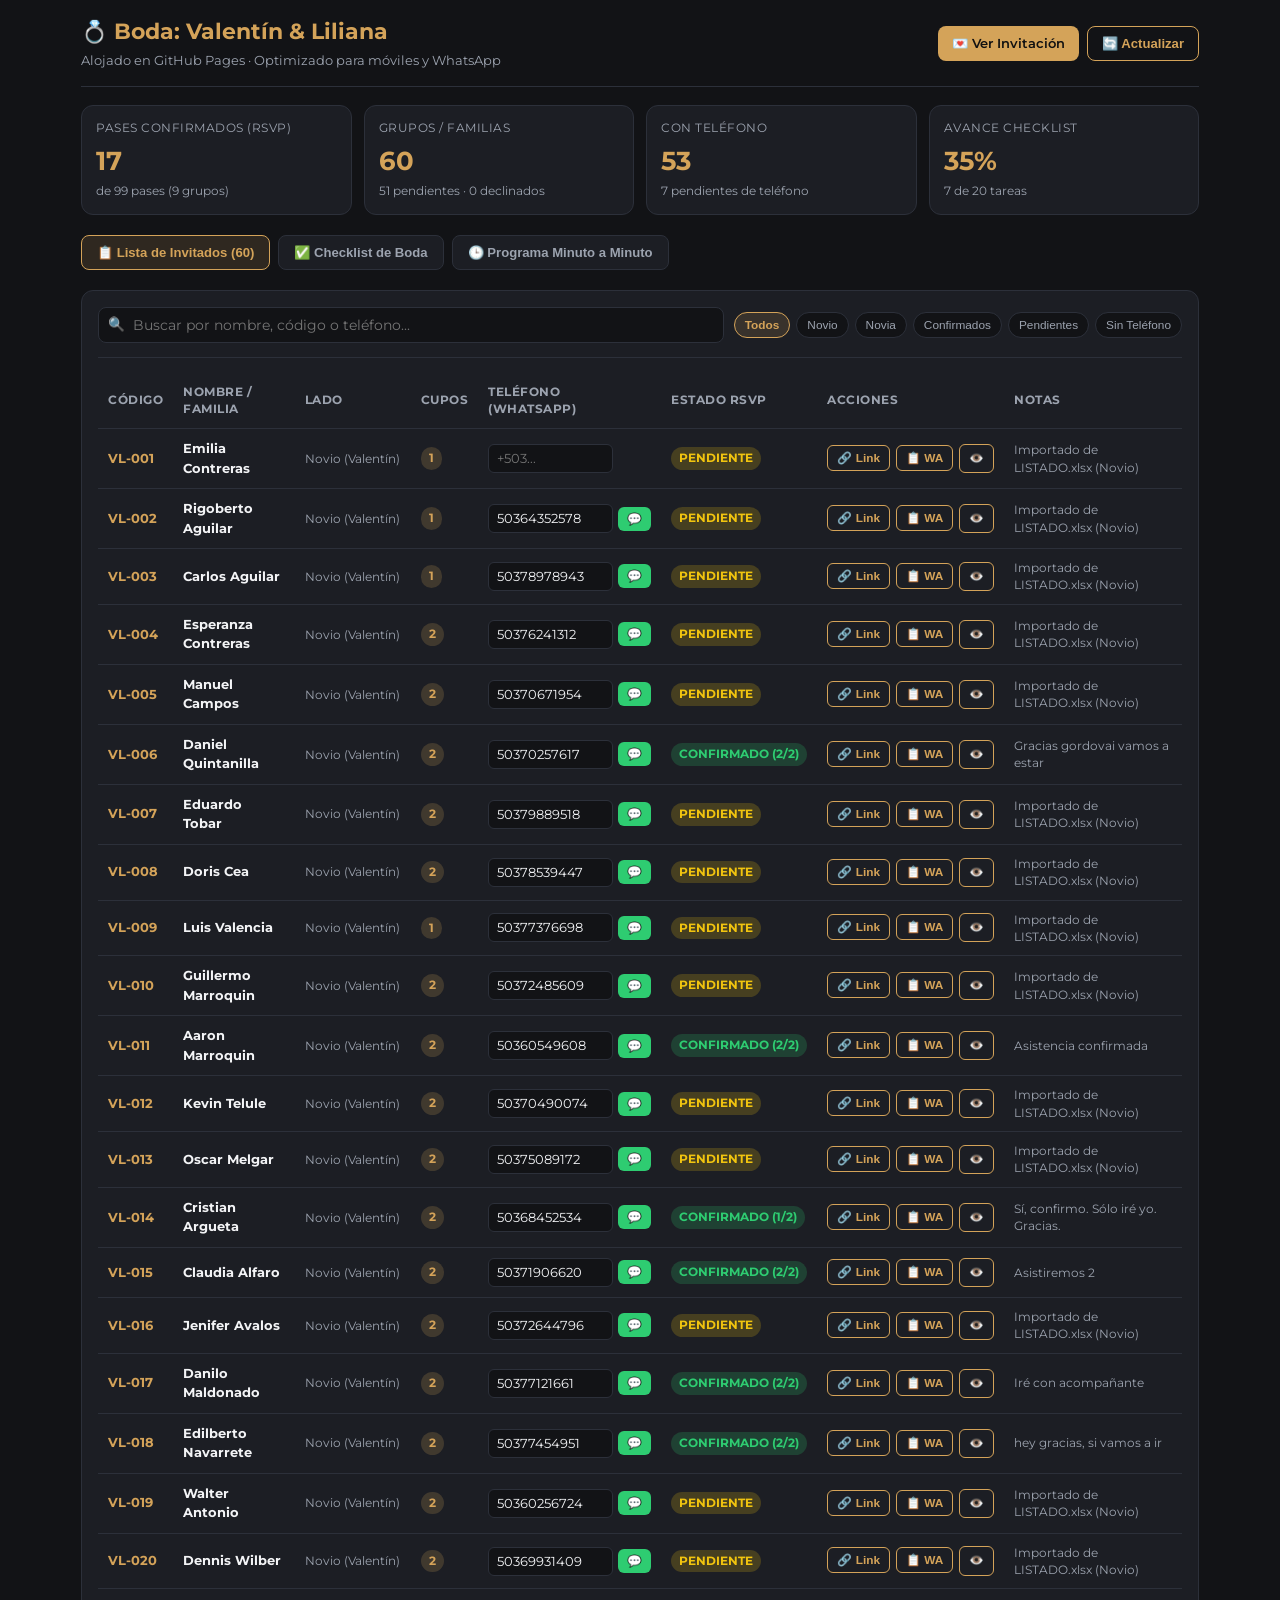
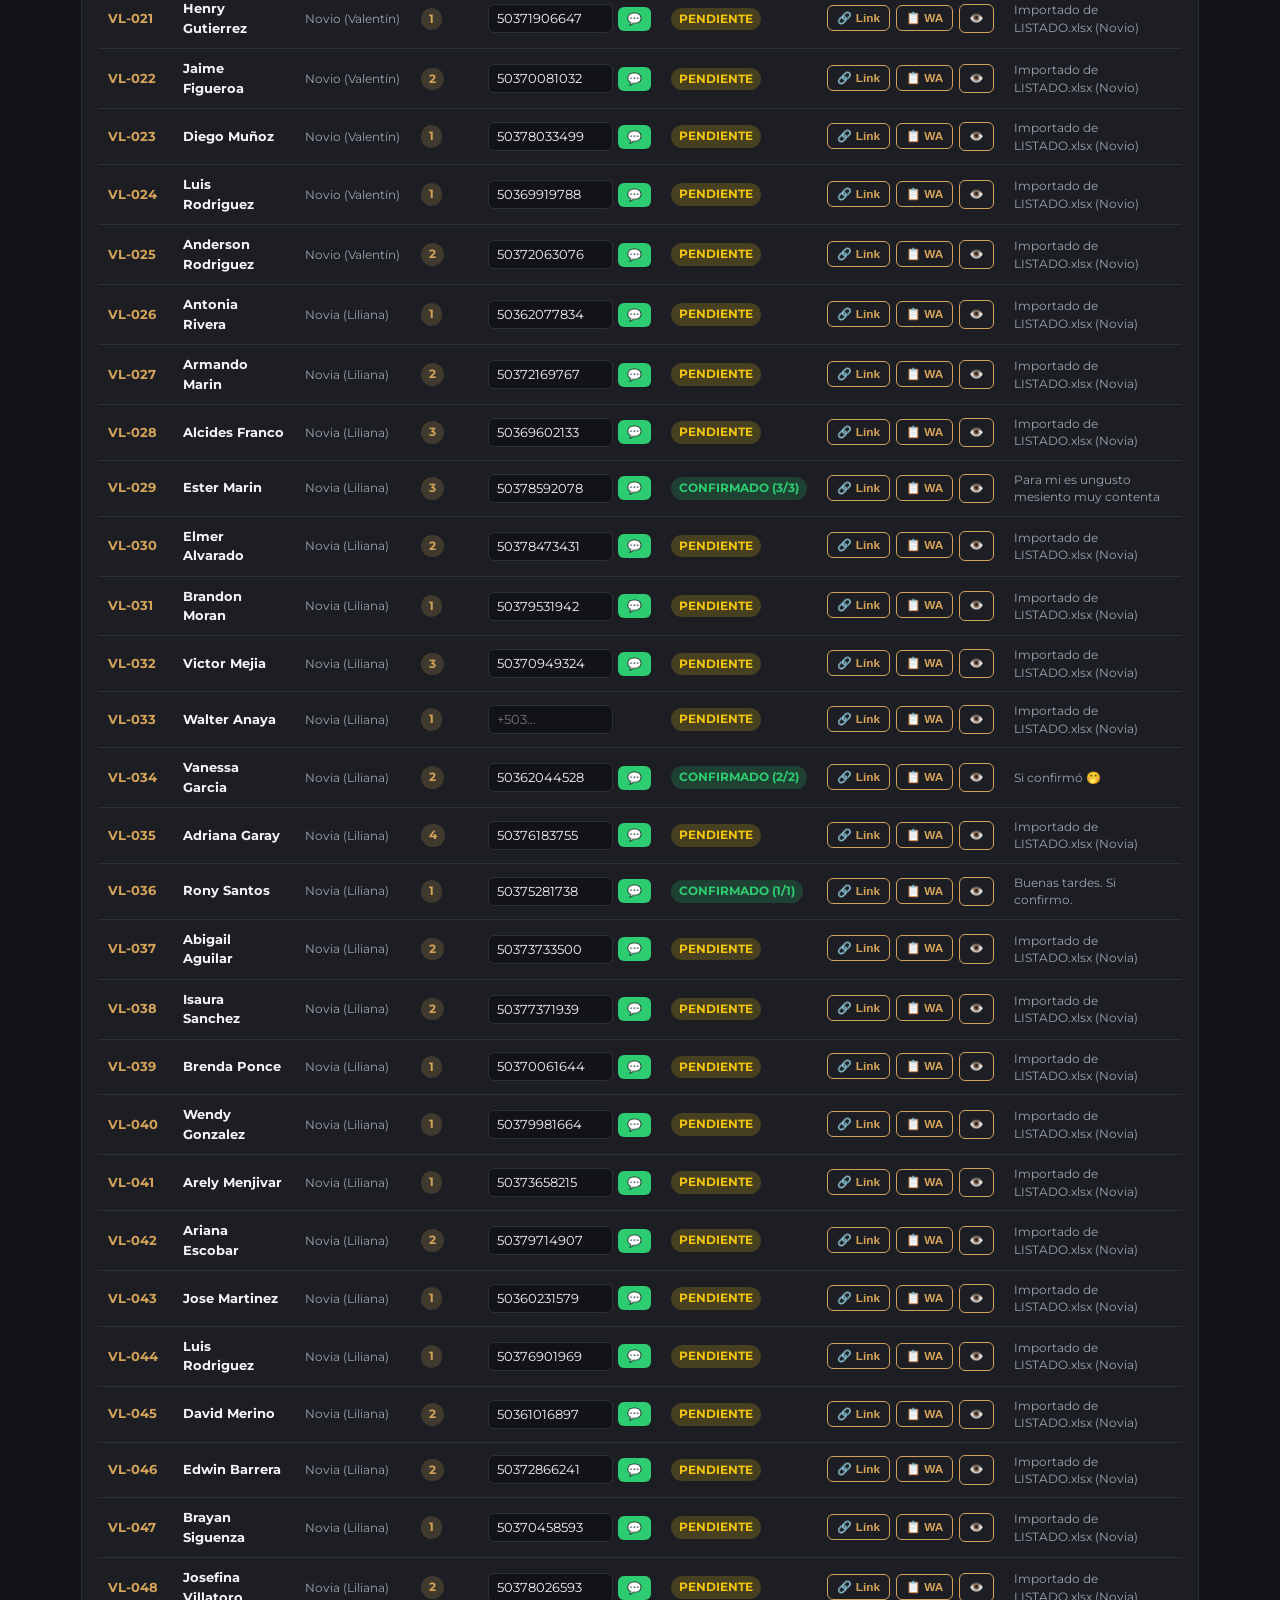
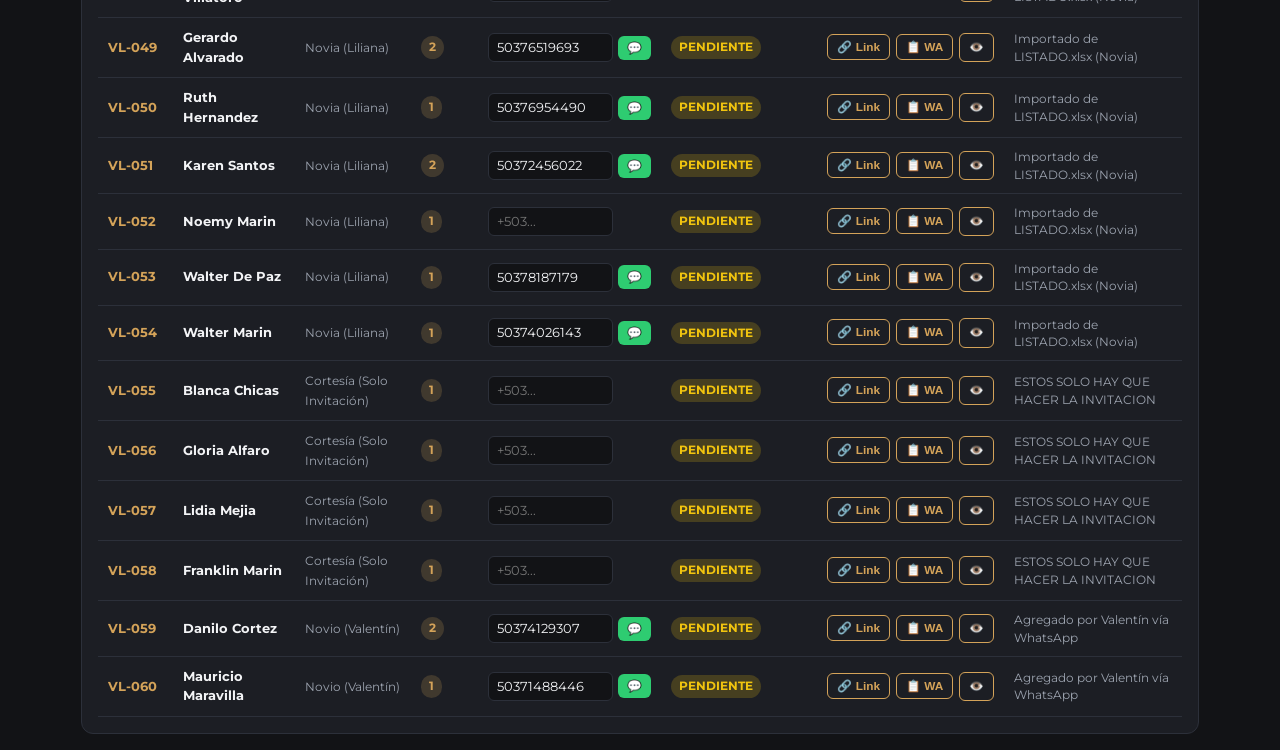
==== commit ac1320d3: "Publicacion de cambios en GitHub Pages" ====
--- a/panel.html
+++ b/panel.html
@@ -520,7 +520,7 @@
                 ${waPhone ? `<button class="btn btn-sm btn-green" title="Enviar mensaje de WhatsApp" onclick="directWhatsApp('${waPhone}', '${safeName}', ${cupos}, '${ghLink}')">💬</button>` : ''}
               </div>
             </td>
-            <td><span class="badge b-${g.estado}">${g.estado}</span></td>
+            <td><span class="badge b-${g.estado}">${g.estado === 'CONFIRMADO' ? `CONFIRMADO (${g.pases_confirmados || g.confirmados || cupos}/${cupos})` : g.estado}</span></td>
             <td style="white-space:nowrap;">
               <button class="btn btn-outline btn-sm" onclick="copyLink('${ghLink}', this)">🔗 Link</button>
               <button class="btn btn-outline btn-sm" style="margin-left:3px;" onclick="copyWaMsg('${safeName}', ${cupos}, '${ghLink}', this)">📋 WA</button>
@@ -550,7 +550,7 @@
               </div>
               <div class="card-badges">
                 <span class="badge" style="background:rgba(212,163,89,0.2);color:var(--accent);">${cupos} ${cupos === 1 ? 'cupo' : 'cupos'}</span>
-                <span class="badge b-${g.estado}">${g.estado}</span>
+                <span class="badge b-${g.estado}">${g.estado === 'CONFIRMADO' ? `CONFIRMADO (${g.pases_confirmados || g.confirmados || cupos}/${cupos})` : g.estado}</span>
               </div>
             </div>
 
